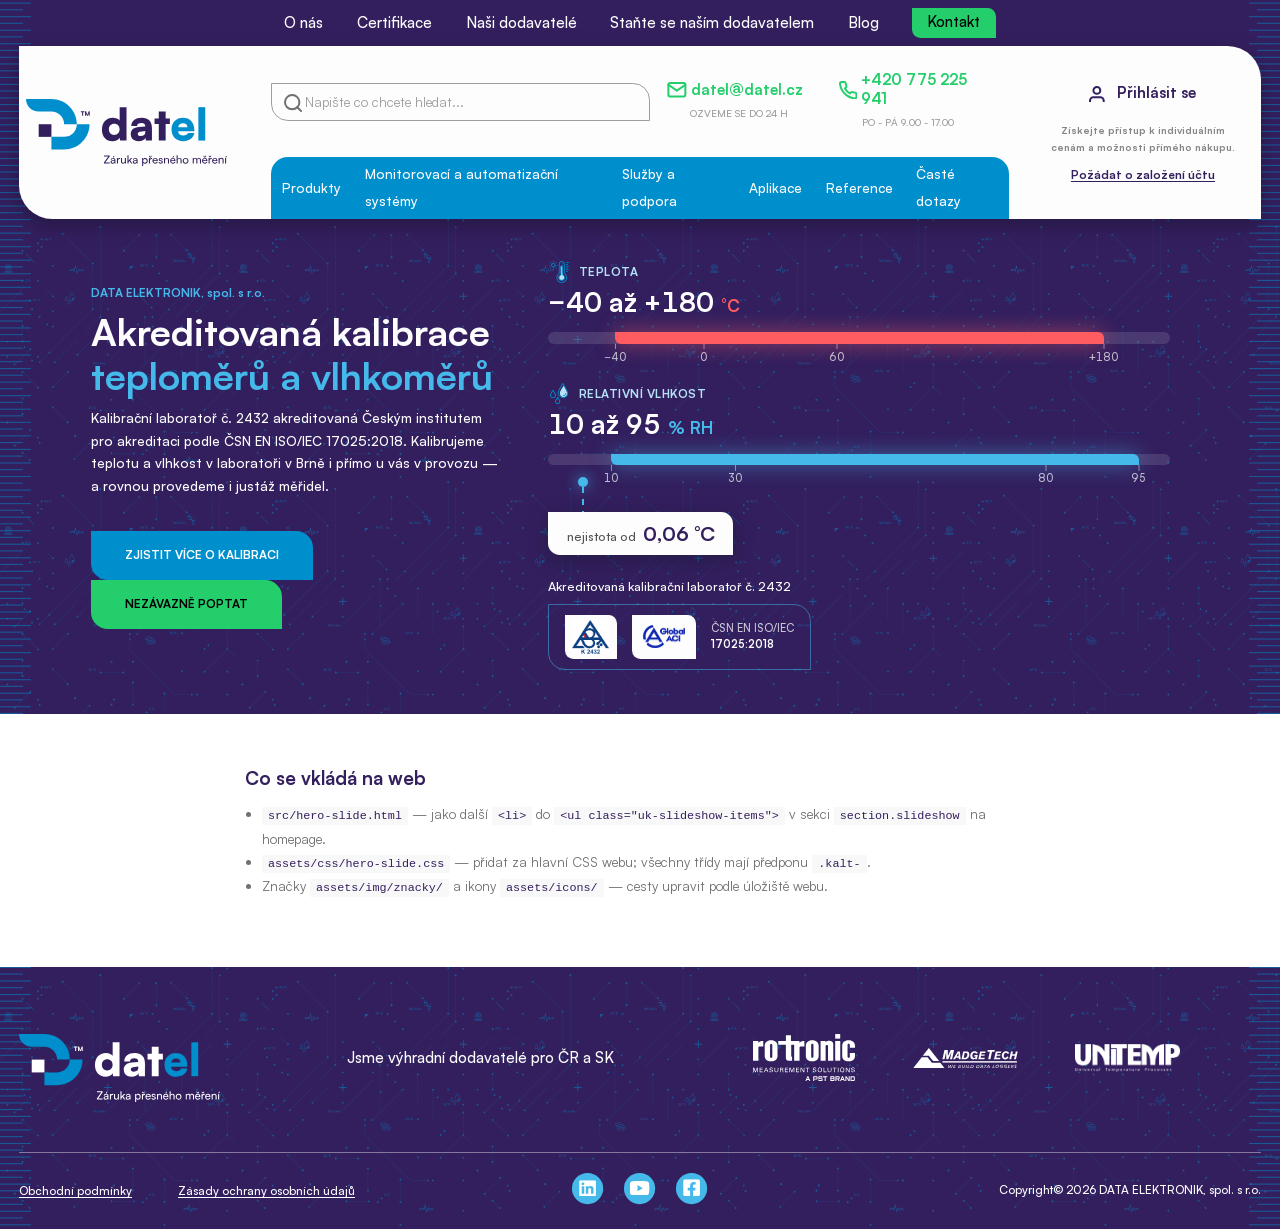
==== hero-slide.html @ 4f74f662 "Teaser kalibrace: slide do hero carouselu na homepage Rozsah akreditace jako svítící měřítka (teplot" ====
<!DOCTYPE html>
<html lang="cs">
<head>
<meta charset="utf-8">
<meta name="viewport" content="width=device-width, initial-scale=1">
<title>Teaser kalibrace — slide hero carouselu | DATA ELEKTRONIK</title>
<meta name="robots" content="noindex, nofollow">
<link rel="preload" href="assets/fonts/Satoshi-Regular.woff2" as="font" type="font/woff2" crossorigin>
<link rel="preload" href="assets/fonts/Satoshi-Bold.woff2" as="font" type="font/woff2" crossorigin>
<link rel="stylesheet" href="assets/css/datel-site.css?v=muduubqk">
<link rel="stylesheet" href="assets/css/datel-font-fix.css?v=muduubqk">
<link rel="stylesheet" href="assets/css/hero-slide.css?v=muduubqk">
<style>
/* jen pro náhled, na produkci se nepřebírá */
.kalt-note{max-width:94rem;margin:0 auto;padding:6rem 2rem 8rem;font:400 1.6rem/2.7rem 'Satoshi';color:#707070}
.kalt-note h3{font:700 2.2rem/3.1rem 'Satoshi';color:#331F5E;margin:0 0 1.5rem}
.kalt-note ul{margin:0;padding-left:2rem}
.kalt-note code{font-family:ui-monospace,Consolas,monospace;font-size:1.4rem;color:#331F5E}
</style>
</head>
<body class="frontend-page">
<header> <section class="topBar uk-visible@l"> <div class="container big"> <div class="menu"> <nav class="uk-navbar-container" data-uk-navbar> <div class="uk-navbar-center"> <ul class="uk-navbar-nav"> <li> <a href="https://www.datel.cz/o-nas" class="">O nás</a> </li> <li> <a href="https://www.datel.cz/certifikace" class="">Certifikace</a> </li> <li> <a href="https://www.datel.cz/nasi-dodavatele" class="">Naši dodavatelé</a> </li> <li> <a href="https://www.datel.cz/stante-se-nasim-dodavatelem" class="">Staňte se naším dodavatelem</a> </li> <li> <a href="https://www.datel.cz/blog" class="">Blog</a> </li> <li> <a href="https://www.datel.cz/kontakty" class="button kontakt_zahlavi">Kontakt</a> </li> </ul> </div> </nav> </div> </div> </section> <section class="mainBar" data-uk-sticky="offset: -1"> <div class="container big boundary"> <div class="mainPack"> <div class="uk-grid-small" data-uk-grid> <div class="uk-width-1-5@l uk-width-auto fx fxa"> <div class="logoPack"> <a href="https://www.datel.cz/" class="logo logo--claim"><img src="assets/img/logo/datel-logo-claim-svetly.svg" alt="DATEL — Záruka přesného měření" title="Datel.cz" width="239" height="80"></a> </div> </div> <div class="uk-width-3-5@l uk-width-expand"> <div class="top"> <picture class="uk-hidden@l magnifyIco"> <img loading="lazy" src="assets/site/svg/magnifyIco.svg" alt="magnify icon" data-uk-svg> </picture> <form action="https://www.datel.cz/hledani" method="post" id="frm-searchAutocomplete-searchForm" class="uk-visible@l"> <picture> <img loading="lazy" src="assets/site/svg/magnifyIco.svg" alt="magnify icon" data-uk-svg> </picture> <input name="searched" data-min-length="3" id="frm-searchAutocomplete-searchForm-searched" data-nette-rules='[{"op":":minLength","msg":"Minimální délka slova je 3","arg":3}]' type="search" data-search-autocomplete-input placeholder="Napište co chcete hledat..."> <input name="_submit" value="submit" type="submit"> <input type="submit" name="dynamic" class="uk-hidden ajax actionLoading" data-search-autocomplete-dynamic> <input type="hidden" name="_token_" value="ykbpykfi8pf40LqQ1IY5xwvVZJk78l2NGU3Lw="><input type="hidden" name="_do" value="searchAutocomplete-searchForm-submit"></form> <div id="snippet-searchAutocomplete-itemSnippet"> </div> <div class="contactPack"> <div class="col"> <a href="mailto:datel@datel.cz" class="mail_zahlavi"> <picture> <img loading="lazy" src="assets/site/svg/mailIco.svg" alt="mail icon" data-uk-svg> </picture> <span class="uk-visible@l">datel@datel.cz</span> </a> <span class="subs uk-visible@l">Ozveme se do 24 h</span> </div> <div class="col"> <a href="tel:+420775225941" class="tel_zahlavi"> <picture> <img loading="lazy" src="assets/site/svg/phoneIco.svg" alt="phone icon" data-uk-svg> </picture> <span class="uk-visible@l">+420 775 225 941</span> </a> <span class="subs uk-visible@l">Po - Pá 9.00 - 17.00</span> </div> </div> <a class="uk-navbar-toggle uk-hidden@l" data-uk-toggle="target: #offcanvas-nav" href="#"> <picture class="toggle"> <img loading="lazy" src="assets/site/svg/toggleMenu.svg" data-uk-svg> </picture> <picture class="close"> <img loading="lazy" src="assets/site/svg/closeMenu.svg" data-uk-svg> </picture> </a> </div> <div class="bottom uk-visible@l"> <nav class="uk-navbar-container" data-uk-navbar> <div class="uk-navbar-center"> <ul class="uk-navbar-nav"> <li> <a href="https://www.datel.cz/produkty"><span>Produkty</span></a> <div data-uk-dropdown="pos: bottom-center; boundary: !.boundary; boundary-align: true; stretch: true; animation: slide-top; animate-out: true; duration: 100;delay-hide: 100"> <div class="dropPanel"> <div class="uk-grid-collapse" data-uk-grid> <div class="uk-width-auto@m"> <ul class="uk-tab-left" data-uk-tab="connect: #component-tab-left; animation: uk-animation-fade">  <li> <a href=""> <picture> <img src="assets/site/svg/whiteArrow.svg" alt="white arrow icon" data-uk-svg> </picture> <span>Dle parametru</span> </a> </li> <li> <a href=""> <picture> <img src="assets/site/svg/whiteArrow.svg" alt="white arrow icon" data-uk-svg> </picture> <span>Dle výrobce</span> </a> </li> </ul> </div> <div class="uk-width-expand@m"> <ul id="component-tab-left" class="uk-switcher"> <li> <div class="uk-grid-small" data-uk-grid> <div class="uk-width-1-5"> <ul> <li> <a href="https://www.datel.cz/mereni-teploty" > Měření teploty </a> </li> <li> <a href="https://www.datel.cz/mereni-vlhkosti" > Měření vlhkosti </a> </li> <li> <a href="https://www.datel.cz/mereni-vodni-aktivity" > Měření vodní aktivity </a> </li> <li> <a href="https://www.datel.cz/mereni-co2" > Měření CO<sub>2</sub> </a> </li> <li> <a href="https://www.datel.cz/mereni-diferencniho-tlaku" > Měření diferenčního tlaku </a> </li> <li> <a href="https://www.datel.cz/mereni-nizkeho-rosneho-bodu" > Měření nízkého rosného bodu </a> </li> </ul> </div> <div class="uk-width-1-5"> <ul> <li> <a href="https://www.datel.cz/mereni-tlaku" > Měření tlaku </a> </li> <li> <a href="https://www.datel.cz/mereni-proudu-a-napeti" > Měření proudu a napětí </a> </li> <li> <a href="https://www.datel.cz/mereni-pretizeni-a-vibraci" > Měření přetížení a vibrací </a> </li> <li> <a href="https://www.datel.cz/mereni-vodni-hladiny" > Měření vodní hladiny </a> </li> <li> <a href="https://www.datel.cz/mereni-rychlosti-vetru" > Měření rychlosti větru </a> </li> <li> <a href="https://www.datel.cz/mereni-ph" > Měření pH </a> </li> </ul> </div> <div class="uk-width-1-5"> <ul> <li> <a href="https://www.datel.cz/mereni-deformace-a-mechanickeho-napeti" > Měření mechanického napětí </a> </li> <li> <a href="https://www.datel.cz/mereni-pulzu-stavu-a-udalosti" > Měření pulzů, stavů a událostí </a> </li> <li> <a href="https://www.datel.cz/kalibratory-a-kalibracni-vybaveni" > Kalibrátory a kalibrační vybavení </a> </li> <li> <a href="https://www.datel.cz/vakuove-pajeci-pece" > Vakuové pájecí pece </a> </li> <li> <a href="https://www.datel.cz/vakuove-pece-pro-rychle-tepelne-zihani" > Vakuové pece pro rychlé tepelné žíhání </a> </li> <li> <a href="https://www.datel.cz/vyhrivane-desky" > Vyhřívané desky </a> </li> </ul> </div> <div class="uk-width-1-5"> <ul> <li> <a href="https://www.datel.cz/wire-bondery" > Wire bondery </a> </li> <li> <a href="https://www.datel.cz/software" > Software </a> </li> </div> </li> <li> <div class="uk-grid-small" data-uk-grid> <div class="uk-width-1-5"> <ul> <li> <a href="" class="pic"> <picture>  <img src="assets/site/upload/20240410045447801.svg" alt="Rotronic" title="Rotronic"> </picture> </a> <div> <ul> <li> <a href="https://www.datel.cz/vlhkostni-sondy"> Vlhkostní sondy </a> </li> <li> <a href="https://www.datel.cz/vlhkostni-prevodniky"> Vlhkostní převodníky </a> </li> <li> <a href="https://www.datel.cz/rucni-meridla-vlhkosti"> Ruční měřidla vlhkosti </a> </li> <li> <a href="https://www.datel.cz/meteorologicke-vlhkomery"> Meteorologické vlhkoměry </a> </li> <li> <a href="https://www.datel.cz/mereni-vodni-aktivity"> Měření vodní aktivity </a> </li> <li> <a href="https://www.datel.cz/mereni-co2"> Měření CO<sub>2</sub> </a> </li> <li> <a href="https://www.datel.cz/mereni-diferencniho-tlaku"> Měření diferenčního tlaku </a> </li> <li> <a href="https://www.datel.cz/mereni-nizkeho-rosneho-bodu"> Měření nízkého rosného bodu </a> </li> <li> <a href="https://www.datel.cz/kalibratory-a-kalibracni-vybaveni"> Kalibrátory a kalibrační vybavení </a> </li> <li> <a href="https://www.datel.cz/software-rotronic"> Software Rotronic </a> </li> <li> <a href="https://www.datel.cz/rms"> Monitorovací systém RMS </a> </li> </ul> </div> </li> </ul> </div> <div class="uk-width-1-5"> <ul> <li> <a href="" class="pic"> <picture>  <img src="assets/site/upload/20240410013145419.svg" alt="MadgeTech" title="MadgeTech"> </picture> </a> <div> <ul> <li> <a href="https://www.datel.cz/teplotni-data-loggery"> Teplotní data loggery </a> </li> <li> <a href="https://www.datel.cz/vlhkostni-data-loggery"> Vlhkostní data loggery </a> </li> <li> <a href="https://www.datel.cz/data-loggery-tlaku"> Data loggery tlaku </a> </li> <li> <a href="https://www.datel.cz/mereni-pretizeni-a-vibraci"> Měření přetížení a vibrací </a> </li> <li> <a href="https://www.datel.cz/mereni-proudu-a-napeti"> Měření proudu a napětí </a> </li> <li> <a href="https://www.datel.cz/mereni-pulzu-stavu-a-udalosti"> Měření pulzů, stavů a událostí </a> </li> <li> <a href="#"> Data loggery CO<sub>2</sub> </a> </li> <li> <a href="https://www.datel.cz/mereni-vodni-hladiny"> Měření vodní hladiny </a> </li> <li> <a href="https://www.datel.cz/mereni-rychlosti-vetru"> Měření rychlosti větru </a> </li> <li> <a href="https://www.datel.cz/data-loggery-diferencniho-tlaku"> Data loggery diferenčního tlaku </a> </li> <li> <a href="https://www.datel.cz/software-madgetech"> Software MadgeTech </a> </li> <li> <a href="https://www.datel.cz/mereni-ph"> Měření pH </a> </li> </ul> </div> </li> </ul> </div> <div class="uk-width-1-5"> <ul> <li> <a href="" class="pic"> <picture>  <img src="assets/site/upload/20240410013255136.png" alt="UniTemp" title="UniTemp"> </picture> </a> <div> <ul> <li> <a href="https://www.datel.cz/vakuove-pajeci-pece"> Vakuové pájecí pece </a> </li> <li> <a href="https://www.datel.cz/vakuove-pece-pro-rychle-tepelne-zihani"> Vakuové pece pro rychlé tepelné žíhání </a> </li> <li> <a href="https://www.datel.cz/vyhrivane-desky"> Vyhřívané desky </a> </li> <li> <a href="https://www.datel.cz/wire-bondery"> Wire bondery </a> </li> </ul> </div> </li> </ul> </div> <div class="uk-width-1-5"> <ul> <li> <a href="" class="pic"> <picture>  <img src="assets/site/upload/20240410013350782.png" alt="Teracom" title="Teracom"> </picture> </a> <div> <ul> <li> <a href="https://www.datel.cz/ethernetove-automatizacni-moduly"> Ethernetové automatizační moduly </a> </li> <li> <a href="https://www.datel.cz/celularni-gsm-automatizacni-moduly"> Celulární (GSM) automatizační moduly </a> </li> <li> <a href="https://www.datel.cz/snimace-a-detektory-k-automatizacnim-modulum"> Snímače a detektory k automatizačním modulům </a> </li> <li> <a href="https://www.datel.cz/prislusenstvi-k-automatizacnim-modulum"> Příslušenství k automatizačním modulům </a> </li> <li> <a href="https://www.datel.cz/software-teracom"> Software Teracom </a> </li> </ul> </div> </li> </ul> </div> </div> </li> </ul> </div> </div> </div> </div> </li> <li> <a href="https://www.datel.cz/monitorovaci-a-automatizacni-systemy"><span>Monitorovací a automatizační systémy</span></a> <div data-uk-dropdown="pos: bottom-center; boundary: !.boundary; boundary-align: true;stretch: true;animation: slide-top; animate-out: true; duration: 100;delay-hide: 100"> <div class="dropPanel second"> <div data-uk-grid> <div class="uk-width-1-4"> <div class="menuList"> <h3> <a href="https://www.datel.cz/rotronic-monitoring-system-rms-gxp-monitorovani"> Rotronic Monitoring System (RMS) - GxP monitorování </a> </h3> <ul> <li> <a href="https://www.datel.cz/rms-hardware-komponenty">RMS - Hardware komponenty</a> </li> <li> <a href="https://www.datel.cz/rms-software">RMS - Software</a> </li> <li> <a href="https://www.datel.cz/rms-sluzby">RMS - Služby</a> </li> <li> <a href="https://www.datel.cz/rms-aplikace-a-pripadove-studie">RMS - Aplikace a případové studie</a> </li> <li> <a href="https://www.datel.cz/rms-online-manual">RMS - Online manuál</a> </li> <li> <a href="https://www.datel.cz/jak-rms-splnuje-normy-a-narizeni">Jak RMS splňuje normy a nařízení?</a> </li> </ul> </div> </div> <div class="uk-width-1-4"> <div class="menuList"> <h3> <a href="https://www.datel.cz/teracom-monitorovani-a-automatizace-do-prumyslu"> TERACOM - Monitorování a automatizace do průmyslu </a> </h3> <ul> <li> <a href="https://www.datel.cz/teracom-produkty">Teracom - Produkty</a> </li> </ul> </div> </div> <div class="uk-width-1-2"> <div class="menuBanner"> <picture>  <img src="assets/site/upload/20240325120209444.jpg" alt="Vytvoříme měřicí systém na míru vašemu provozu." title="Vytvoříme měřicí systém na míru vašemu provozu."> </picture> <div class="textBanner"> <h3>Vytvoříme měřicí systém na míru vašemu provozu.</h3> <ul> <li> <span><strong>Plně flexibilní</strong> a škálovatelné řešení</span> </li> <li> <span>Propojení až několika <strong>tisíc čidel</strong></span> </li> <li> <span>Plně vyhovující normám <strong>FDA CFR 21 Part 11</strong> a <strong>EU Annex 11 (EUDRALEX)</strong></span> </li> </ul> <p> <a href="https://www.datel.cz/kontakty" class="button"> Nezávazně poptat <picture> <img src="assets/site/svg/arrowRight.svg" data-uk-svg> </picture> </a> </p> </div> </div> </div> </div> </div> </div> </li><li> <a href="https://www.datel.cz/sluzby-a-podpora"><span>Služby a podpora</span></a> <div data-uk-dropdown="pos: bottom-center; boundary: !.boundary; boundary-align: true;stretch: true;animation: slide-top; animate-out: true; duration: 100;delay-hide: 100"> <div class="dropPanel tile"> <div data-uk-grid> <div class="uk-width-1-5"> <a href="https://www.datel.cz/kalibrace-a-justaz-meridel" class="menuBox"> <picture>  <img src="assets/site/upload/20240306060956127.jpg" alt="Kalibrace a justáž měřidel" title="Kalibrace a justáž měřidel"> </picture> <h3><span>Kalibrace a justáž měřidel</span></h3> </a> </div> <div class="uk-width-1-5"> <a href="https://www.datel.cz/teplotni-a-vlhkostni-mapy-skladovych-prostoru" class="menuBox"> <picture>  <img src="assets/site/upload/20251216093715252.jpg" alt="Teplotní a vlhkostní mapy skladových prostorů" title="Teplotní a vlhkostní mapy skladových prostorů"> </picture> <h3><span>Teplotní a vlhkostní mapy skladových prostorů</span></h3> </a> </div> <div class="uk-width-1-5"> <a href="https://www.datel.cz/servis-a-technicka-podpora" class="menuBox"> <picture>  <img src="assets/site/upload/20240306061007424.jpg" alt="Servis a technická podpora" title="Servis a technická podpora"> </picture> <h3><span>Servis a technická podpora</span></h3> </a> </div> <div class="uk-width-1-5"> <a href="https://www.datel.cz/pujcovna-meridel" class="menuBox"> <picture>  <img src="assets/site/upload/20240306061019523.jpg" alt="Půjčovna měřidel" title="Půjčovna měřidel"> </picture> <h3><span>Půjčovna měřidel</span></h3> </a> </div> <div class="uk-width-1-5"> <a href="https://www.datel.cz/skoleni" class="menuBox"> <picture>  <img src="assets/site/upload/20240415015750315.png" alt="Školení" title="Školení"> </picture> <h3><span>Školení</span></h3> </a> </div> </div> </div> </div> </li><li> <a href="https://www.datel.cz/aplikace"><span>Aplikace</span></a> </li><li> <a href="https://www.datel.cz/reference"><span>Reference</span></a> </li><li> <a href="https://www.datel.cz/faq"><span>Časté dotazy</span></a> </li> </ul> </div> </nav> </div> </div> <div class="uk-width-1-5 fx fxa uk-visible@l"> <a href="https://www.datel.cz/kontakty" class="button small buttonContact kontakt_zahlavi">Kontakt</a> <div class="text"> <h3 class="uk-animation-toggle"> <a href="https://www.datel.cz/prihlaseni" data-uk-toggle="target: #myLogin" class="prihlasit_se_zahlavi"> <picture class="uk-animation-shake"> <img loading="lazy" src="assets/site/svg/loginIco.svg" alt="login icon" data-uk-svg> </picture> Přihlásit se </a> </h3> <p>Získejte přístup k individuálním cenám a možnosti přímého nákupu.</p> <p> <a href="https://www.datel.cz/kontakty">Požádat o založení účtu</a> </p> <div id="myLogin" data-uk-modal> <div class="uk-modal-dialog uk-modal-body"> <button class="uk-modal-close" type="button"> <picture> <img loading="lazy" src="assets/site/svg/modalClose.svg" alt="close login" data-uk-svg> </picture> </button> <div class="content"> <h2>Přihlásit se</h2> <form action="https://www.datel.cz/" method="post" data-antispam id="frm-signIn-customerSignInForm" class="form-label form-js-label"> <fieldset> <input type="email" name="email" id="frm-signIn-customerSignInForm-email" required data-nette-rules='[{"op":":filled","msg":"Prosím, vyplňte tohle pole"},{"op":":email","msg":"Prosím, zadejte e-mail ve správném formátu."}]'> <label for="frm-signIn-customerSignInForm-email">E-mail*</label> </fieldset> <fieldset> <input type="password" name="password" id="frm-signIn-customerSignInForm-password"> <label for="frm-signIn-customerSignInForm-password">Heslo</label> </fieldset> <p> <a href="https://www.datel.cz/zapomenute-heslo">Zapomenuté heslo</a> </p> <input type="submit" name="customer" class="button" value="Přihlásit se"> <input type="hidden" name="_token_" value="07z54oun3y5q1lDoIqA4jeOtw12wIbDu8e0/8="><input type="text" name="mail" style="display:none !important" id="frm-signIn-customerSignInForm-mail"><input type="text" name="website" style="display:none !important" id="frm-signIn-customerSignInForm-website"><input type="text" name="antispam_hash_id" style="display:none !important" data-antispam-hash-id id="frm-signIn-customerSignInForm-antispam_hash_id" value="hashName"><input type="text" name="antispam_hash_value" style="display:none !important" data-antispam-hash-value data-antispam-hash-handle="/?do=signIn-customerSignInForm-antispam_hash-value" id="frm-signIn-customerSignInForm-antispam_hash_value"><input type="text" name="antispam_movement" style="display:none !important" data-antispam-movement id="frm-signIn-customerSignInForm-antispam_movement"><input type="text" name="antispam_time" style="display:none !important" data-antispam-time id="frm-signIn-customerSignInForm-antispam_time"><input type="text" name="antispam_keypress" style="display:none !important" data-antispam-key-press id="frm-signIn-customerSignInForm-antispam_keypress"><input type="text" name="antispam_submit" style="display:none !important" id="frm-signIn-customerSignInForm-antispam_submit"><input type="hidden" name="_do" value="signIn-customerSignInForm-submit"></form> <div class="down"> <h3>Nemáte zatím svůj účet</h3> <p> <a href="https://www.datel.cz/kontakty">Požádat o založení účtu</a> </p> </div> </div> </div> </div> </div> </div> </div> </div> </div> </section> <div class="searchPopUp"> <div class="container"> <div class="top"> <a href="https://www.datel.cz/" class="logo logo--claim"><img src="assets/img/logo/datel-logo-claim-svetly.svg" alt="DATEL — Záruka přesného měření" title="Datel.cz" width="239" height="80"></a> <span class="searchClose"> <picture> <img loading="lazy" src="assets/site/svg/closeMenu.svg" data-uk-svg> </picture> </span> </div> <div class="middle"> <form action="https://www.datel.cz/hledani" method="post" id="frm-searchAutocomplete-searchForm" class="searchPack"> <picture> <img loading="lazy" src="assets/site/svg/magnifyIco.svg" alt="magnify icon" data-uk-svg> </picture> <input name="searched" data-min-length="3" id="frm-searchAutocomplete-searchForm-searched" data-nette-rules='[{"op":":minLength","msg":"Minimální délka slova je 3","arg":3}]' type="search" placeholder="Napište co chcete hledat..."> <input name="_submit" value="submit" type="submit" class="button"> <input type="submit" name="dynamic" class="uk-hidden ajax actionLoading" data-search-autocomplete-dynamic> <input type="hidden" name="_token_" value="ipdlnic9ucSqvTw5Sh7aga2NsXMOXFKVcnH1s="><input type="hidden" name="_do" value="searchAutocomplete-searchForm-submit"></form> </div> </div> </div> <div id="offcanvas-nav" data-uk-offcanvas="mode: slide; overlay: true; flip: true"> <div class="uk-offcanvas-bar"> <div class="top"> <h3 class="uk-animation-toggle"> <a href="https://www.datel.cz/prihlaseni"> <picture class="uk-animation-shake"> <img loading="lazy" src="assets/site/svg/loginIco.svg" alt="login icon" data-uk-svg> </picture> Přihlásit se </a> </h3> <div class="basketPack" id="snippet-basketWidget-"> <a href="https://www.datel.cz/nakupni-kosik" class="basket"> <div class="icons"> <picture> <img loading="lazy" src="assets/site/svg/basket.svg" alt="basket icon" data-uk-svg> </picture> <span class="number">0</span> </div> <div class="pricePack"> <p title="bez DPH">0 Kč</p> </div> </a> </div> </div> <div class="menuBest"> <ul class="list"> <li> <a href="https://www.datel.cz/produkty">Produkty</a> <span class="arrowResp"> <picture> <img src="assets/site/svg/arrowResp.svg" alt="arrow icon" data-uk-svg> </picture> </span> <ul class="subList"> <li class="first"> <span class="arrowResp2"> <picture> <img src="assets/site/svg/arrowResp2.svg" alt="arrow icon" data-uk-svg> </picture> </span> <a href="https://www.datel.cz/produkty">Produkty</a> </li> <li> <a href="">Dle parametru</a> <span class="arrowResp"> <picture> <img src="assets/site/svg/arrowResp.svg" alt="arrow icon" data-uk-svg> </picture> </span> <ul class="subsubList"> <li class="first"> <span class="arrowResp3"> <picture> <img src="assets/site/svg/arrowResp2.svg" alt="arrow icon" data-uk-svg> </picture> </span> <a href="">Dle parametru</a> </li> <li> <a href="https://www.datel.cz/mereni-teploty">Měření teploty</a> </li> <li> <a href="https://www.datel.cz/mereni-vlhkosti">Měření vlhkosti</a> </li> <li> <a href="https://www.datel.cz/mereni-vodni-aktivity">Měření vodní aktivity</a> </li> <li> <a href="https://www.datel.cz/mereni-co2">Měření CO<sub>2</sub></a> </li> <li> <a href="https://www.datel.cz/mereni-diferencniho-tlaku">Měření diferenčního tlaku</a> </li> <li> <a href="https://www.datel.cz/mereni-nizkeho-rosneho-bodu">Měření nízkého rosného bodu</a> </li> <li> <a href="https://www.datel.cz/mereni-tlaku">Měření tlaku</a> </li> <li> <a href="https://www.datel.cz/mereni-proudu-a-napeti">Měření proudu a napětí</a> </li> <li> <a href="https://www.datel.cz/mereni-pretizeni-a-vibraci">Měření přetížení a vibrací</a> </li> <li> <a href="https://www.datel.cz/mereni-vodni-hladiny">Měření vodní hladiny</a> </li> <li> <a href="https://www.datel.cz/mereni-rychlosti-vetru">Měření rychlosti větru</a> </li> <li> <a href="https://www.datel.cz/mereni-ph">Měření pH</a> </li> <li> <a href="https://www.datel.cz/mereni-deformace-a-mechanickeho-napeti">Měření mechanického napětí</a> </li> <li> <a href="https://www.datel.cz/mereni-pulzu-stavu-a-udalosti">Měření pulzů, stavů a událostí</a> </li> <li> <a href="https://www.datel.cz/kalibratory-a-kalibracni-vybaveni">Kalibrátory a kalibrační vybavení</a> </li> <li> <a href="https://www.datel.cz/vakuove-pajeci-pece">Vakuové pájecí pece</a> </li> <li> <a href="https://www.datel.cz/vakuove-pece-pro-rychle-tepelne-zihani">Vakuové pece pro rychlé tepelné žíhání</a> </li> <li> <a href="https://www.datel.cz/vyhrivane-desky">Vyhřívané desky</a> </li> <li> <a href="https://www.datel.cz/wire-bondery">Wire bondery</a> </li> <li> <a href="https://www.datel.cz/software">Software</a> </li> </ul> </li> <li> <a href="">Dle výrobce</a> <span class="arrowResp"> <picture> <img src="assets/site/svg/arrowResp.svg" alt="arrow icon" data-uk-svg> </picture> </span> <ul class="subsubList"> <li class="first"> <span class="arrowResp3"> <picture> <img src="assets/site/svg/arrowResp2.svg" alt="arrow icon" data-uk-svg> </picture> </span> <a href="">Dle výrobce</a> </li> <li> <a href="">Rotronic</a> </li> <li> <a href="">MadgeTech</a> </li> <li> <a href="">UniTemp</a> </li> <li> <a href="">Teracom</a> </li> </ul> </li> </ul> </li><li> <a href="https://www.datel.cz/monitorovaci-a-automatizacni-systemy">Monitorovací a automatizační systémy</a> <span class="arrowResp"> <picture> <img src="assets/site/svg/arrowResp.svg" alt="arrow icon" data-uk-svg> </picture> </span> <ul class="subList"> <li class="first"> <span class="arrowResp2"> <picture> <img src="assets/site/svg/arrowResp2.svg" alt="arrow icon" data-uk-svg> </picture> </span> <a href="https://www.datel.cz/monitorovaci-a-automatizacni-systemy">Monitorovací a automatizační systémy</a> </li> <li> <a href="https://www.datel.cz/rotronic-monitoring-system-rms-gxp-monitorovani">Rotronic Monitoring System (RMS) - GxP monitorování</a> <span class="arrowResp"> <picture> <img src="assets/site/svg/arrowResp.svg" alt="arrow icon" data-uk-svg> </picture> </span> <ul class="subsubList"> <li class="first"> <span class="arrowResp3"> <picture> <img src="assets/site/svg/arrowResp2.svg" alt="arrow icon" data-uk-svg> </picture> </span> <a href="https://www.datel.cz/rotronic-monitoring-system-rms-gxp-monitorovani">Rotronic Monitoring System (RMS) - GxP monitorování</a> </li> <li> <a href="https://www.datel.cz/rms-hardware-komponenty">RMS - Hardware komponenty</a> </li> <li> <a href="https://www.datel.cz/rms-software">RMS - Software</a> </li> <li> <a href="https://www.datel.cz/rms-sluzby">RMS - Služby</a> </li> <li> <a href="https://www.datel.cz/rms-aplikace-a-pripadove-studie">RMS - Aplikace a případové studie</a> </li> <li> <a href="https://www.datel.cz/rms-online-manual">RMS - Online manuál</a> </li> <li> <a href="https://www.datel.cz/jak-rms-splnuje-normy-a-narizeni">Jak RMS splňuje normy a nařízení?</a> </li> </ul> </li> <li> <a href="https://www.datel.cz/teracom-monitorovani-a-automatizace-do-prumyslu">TERACOM - Monitorování a automatizace do průmyslu</a> <span class="arrowResp"> <picture> <img src="assets/site/svg/arrowResp.svg" alt="arrow icon" data-uk-svg> </picture> </span> <ul class="subsubList"> <li class="first"> <span class="arrowResp3"> <picture> <img src="assets/site/svg/arrowResp2.svg" alt="arrow icon" data-uk-svg> </picture> </span> <a href="https://www.datel.cz/teracom-monitorovani-a-automatizace-do-prumyslu">TERACOM - Monitorování a automatizace do průmyslu</a> </li> <li> <a href="https://www.datel.cz/teracom-produkty">Teracom - Produkty</a> </li> </ul> </li> </ul> </li><li> <a href="https://www.datel.cz/sluzby-a-podpora">Služby a podpora</a> <span class="arrowResp"> <picture> <img src="assets/site/svg/arrowResp.svg" alt="arrow icon" data-uk-svg> </picture> </span> <ul class="subList"> <li class="first"> <span class="arrowResp2"> <picture> <img src="assets/site/svg/arrowResp2.svg" alt="arrow icon" data-uk-svg> </picture> </span> <a href="https://www.datel.cz/sluzby-a-podpora">Služby a podpora</a> </li> <li> <a href="https://www.datel.cz/kalibrace-a-justaz-meridel">Kalibrace a justáž měřidel</a> </li> <li> <a href="https://www.datel.cz/teplotni-a-vlhkostni-mapy-skladovych-prostoru">Teplotní a vlhkostní mapy skladových prostorů</a> </li> <li> <a href="https://www.datel.cz/servis-a-technicka-podpora">Servis a technická podpora</a> </li> <li> <a href="https://www.datel.cz/pujcovna-meridel">Půjčovna měřidel</a> </li> <li> <a href="https://www.datel.cz/skoleni">Školení</a> </li> </ul> </li><li> <a href="https://www.datel.cz/aplikace">Aplikace</a> </li><li> <a href="https://www.datel.cz/reference">Reference</a> </li><li> <a href="https://www.datel.cz/faq">Časté dotazy</a> </li> </ul> </div> <ul class="menuLast"> <li> <a href="https://www.datel.cz/o-nas" class="">O nás</a> </li> <li> <a href="https://www.datel.cz/certifikace" class="">Certifikace</a> </li> <li> <a href="https://www.datel.cz/nasi-dodavatele" class="">Naši dodavatelé</a> </li> <li> <a href="https://www.datel.cz/stante-se-nasim-dodavatelem" class="">Staňte se naším dodavatelem</a> </li> <li> <a href="https://www.datel.cz/blog" class="">Blog</a> </li> <li> <a href="https://www.datel.cz/kontakty" class="button kontakt_zahlavi">Kontakt</a> </li> </ul> </div> </div> </header>
<main id="obsah">
<section class="slideshow">
  <div data-uk-slideshow="animation: fade; autoplay:true;autoplay-interval: 5000">
    <div class="uk-position-relative uk-visible-toggle uk-light" tabindex="-1">
      <ul class="uk-slideshow-items">
<!-- =====================================================================
     TEASER KALIBRACE — slide do hero carouselu na homepage.
     Vložit jako další <li> do <ul class="uk-slideshow-items"> v section.slideshow.
     Potřebuje: assets/css/hero-slide.css, značky v assets/img/znacky/ a ikony v assets/icons/.
     Všechny nové třídy mají předponu .kalt- — nic z webu nepřepisují.
     ===================================================================== -->
<li>
  <div class="slide kalt-slide">
    <div class="uk-grid-small" data-uk-grid>
      <div class="uk-width-2-5@l fx fxa">
        <div class="text">
          <p class="label">DATA ELEKTRONIK, spol. s r.o.</p>
          <h2>Akreditovaná kalibrace <span>teploměrů a vlhkoměrů</span></h2>
          <p>Kalibrační laboratoř č. 2432 akreditovaná Českým institutem pro akreditaci podle ČSN EN ISO/IEC 17025:2018. Kalibrujeme teplotu a vlhkost v laboratoři v Brně i přímo u vás v provozu<span class="kalt__more"> &mdash; a rovnou provedeme i justáž měřidel</span>.</p>
          <p class="buttons">
            <a class="button secondary" href="/kalibrace-a-justaz-meridel">Zjistit více o kalibraci</a>
            <a class="button" href="/kalibrace-a-justaz-meridel#poptavka">Nezávazně poptat</a>
          </p>
        </div>
      </div>
      <div class="uk-width-3-5@l kalt-col">
        <div class="kalt">
          <div class="kalt__glow" aria-hidden="true"></div>

          <!-- rozsah akreditace: teplota červeně, vlhkost modře (pozice v %: teplota −70 až +210 °C, vlhkost 0 až 100 % RH) -->
          <div class="kalt__scales">
            <div class="kalt__scale kalt__scale--t">
              <p class="kalt__lbl"><img src="assets/icons/mereni_teploty.svg" alt="" width="24" height="24">Teplota</p>
              <p class="kalt__val">−40 až +180 <small>°C</small></p>
              <div class="kalt__track"><i style="left:10.7%;width:78.6%"></i></div>
              <div class="kalt__ticks"><span style="left:10.7%">−40</span><span style="left:25%">0</span><span style="left:46.4%">60</span><span style="left:89.3%">+180</span></div>
            </div>
            <div class="kalt__scale kalt__scale--rh">
              <p class="kalt__lbl"><img src="assets/icons/mereni_vlhkosti.svg" alt="" width="24" height="24">Relativní vlhkost</p>
              <p class="kalt__val">10 až 95 <small>% RH</small></p>
              <div class="kalt__track"><i style="left:10%;width:85%"></i></div>
              <div class="kalt__ticks"><span style="left:10%">10</span><span style="left:30%">30</span><span style="left:80%">80</span><span style="left:95%">95</span></div>
            </div>
          </div>

          <!-- čárkovaná spojnice k nejistotě, stejný prvek jako na ostatních slidech -->
          <p class="kalt__chip">nejistota od <strong>0,06 °C</strong></p>
          <!-- kompaktní varianty pro užší obrazovky (slide má na webu pevnou výšku) -->
          <p class="kalt__u">nejistota od <strong>0,06 °C</strong></p>
          <p class="kalt__compact"><span>−40 až +180 °C</span><span>10 až 95 % RH</span><span>nejistota od 0,06 °C</span></p>

          <p class="kalt__cap">Akreditovaná kalibrační laboratoř č. 2432</p>
          <div class="kalt__marks">
            <span class="kalt__mark"><img src="assets/img/znacky/cia-k2432.png" alt="Značka ČIA, kalibrační laboratoř K 2432" width="400" height="364"></span>
            <span class="kalt__mark kalt__mark--wide"><img src="assets/img/znacky/global-aci.png" alt="Global ACI" width="667" height="381"></span>
            <span class="kalt__norm">ČSN EN ISO/IEC<b>17025:2018</b></span>
          </div>
        </div>
      </div>
    </div>
  </div>
</li>

      </ul>
      <a class="uk-position-center-left uk-position-small uk-hidden-hover" href="#" data-uk-slidenav-previous uk-slideshow-item="previous"></a>
      <a class="uk-position-center-right uk-position-small uk-hidden-hover" href="#" data-uk-slidenav-next uk-slideshow-item="next"></a>
    </div>
    <ul class="uk-slideshow-nav uk-dotnav uk-flex-center"></ul>
  </div>
</section>
<div class="kalt-note">
  <h3>Co se vkládá na web</h3>
  <ul>
    <li><code>src/hero-slide.html</code> — jako další <code>&lt;li&gt;</code> do <code>&lt;ul class="uk-slideshow-items"&gt;</code> v sekci <code>section.slideshow</code> na homepage.</li>
    <li><code>assets/css/hero-slide.css</code> — přidat za hlavní CSS webu; všechny třídy mají předponu <code>.kalt-</code>.</li>
    <li>Značky <code>assets/img/znacky/</code> a ikony <code>assets/icons/</code> — cesty upravit podle úložiště webu.</li>
  </ul>
</div>
</main>
<footer> <section class="footer"> <div class="container big"> <div class="content"> <div class="top"> <div class="uk-grid-small" data-uk-grid> <div class="uk-width-auto@m"> <div class="logoPack"> <a href="https://www.datel.cz/" class="logo logo--claim"><img src="assets/img/logo/datel-logo-claim-tmavy.svg" alt="DATEL — Záruka přesného měření" title="Datel.cz" width="239" height="80"></a> </div> </div> <div class="uk-width-expand@m"> <div class="footerMenu"> <h3>Jsme výhradní dodavatelé pro ČR a SK</h3> <ul class="uk-grid uk-child-width-1-2@s uk-child-width-1-4@m uk-grid-match" data-uk-grid> <li> <a href="https://www.rotronic.com/en-gb/" class="firmBox uk-display-block" target="_blank"> <picture>  <img loading="lazy" src="assets/site/upload/20240218051511858.svg" alt="Rotronic" title="Rotronic"> </picture> </a> </li> <li> <a href="https://www.madgetech.com/" class="firmBox uk-display-block" target="_blank"> <picture>  <img loading="lazy" src="assets/site/upload/20240325123851376.svg" alt="MadgeTech" title="MadgeTech"> </picture> </a> </li> <li> <a href="https://unitemp.de/?LANG=EN" class="firmBox uk-display-block" target="_blank"> <picture>  <img loading="lazy" src="assets/site/upload/20240325124050625.png" alt="UniTemp" title="UniTemp"> </picture> </a> </li> </ul> </div> </div> </div> </div> <div class="bottom"> <div class="uk-grid-small" data-uk-grid> <div class="uk-width-expand@m"> <div class="link"> <a href="https://www.datel.cz/obchodni-podminky">Obchodní podmínky</a> <a href="https://www.datel.cz/zasady-ochrany-osobnich-udaju">Zásady ochrany osobních údajů</a> </div> </div> <div class="uk-width-auto@m"> <div class="social"> <a href="https://www.linkedin.com/company/data-elektronik/" target="_blank" rel="noopener"> <picture> <img loading="lazy" src="assets/site/svg/linkedin.svg" alt="linkedin" title="linkedin"> </picture> </a> <a href="https://www.youtube.com/channel/UCtrlT4XjFpUM_ZhVo62C8Rg" target="_blank" rel="noopener"> <picture> <img loading="lazy" src="assets/site/svg/youtube.svg" alt="youtube" title="youtube"> </picture> </a> <a href="https://www.facebook.com/dataelektronikcz" target="_blank" rel="noopener"> <picture> <img loading="lazy" src="assets/site/svg/facebook.svg" alt="facebook" title="facebook"> </picture> </a> </div> </div> <div class="uk-width-expand@m"> <div class="copy"> <p>Copyright© 2026 DATA ELEKTRONIK, spol. s r.o.</p> </div> </div> </div> </div> </div> </div> </section> </footer>
<script src="assets/js/datel-site.js"></script>
</body>
</html>
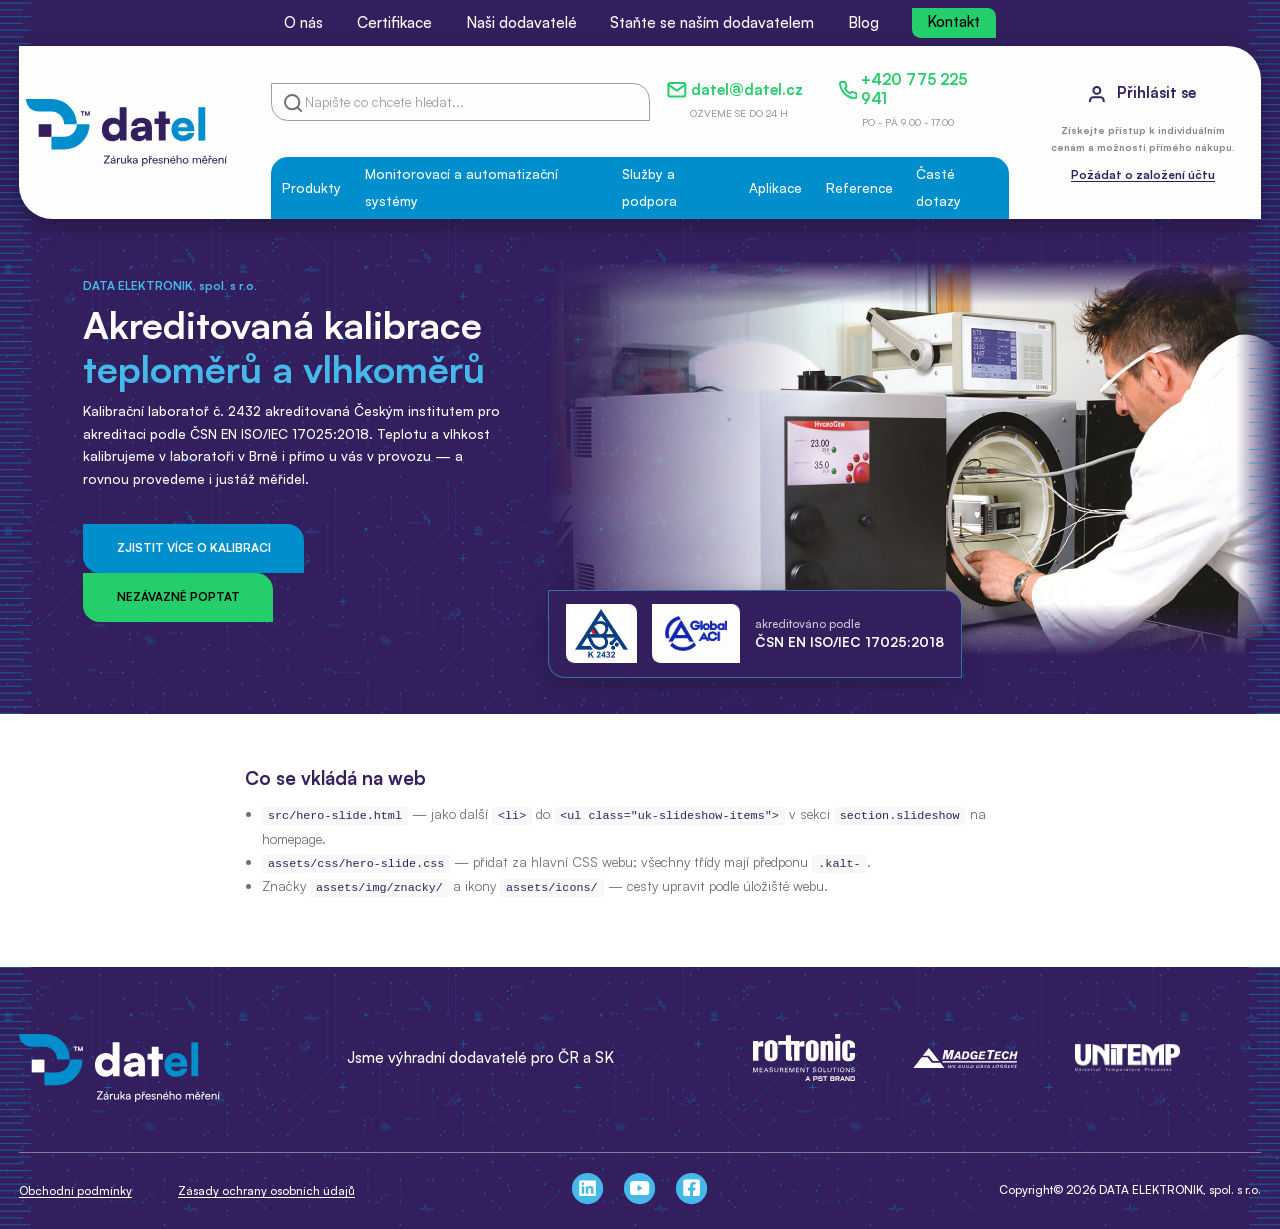
==== commit 4de495ec: "Teaser kalibrace: fotka z laboratoře s okraji do ztracena, dole jen akreditační značky Místo grafick" ====
--- a/hero-slide.html
+++ b/hero-slide.html
@@ -7,9 +7,9 @@
 <meta name="robots" content="noindex, nofollow">
 <link rel="preload" href="assets/fonts/Satoshi-Regular.woff2" as="font" type="font/woff2" crossorigin>
 <link rel="preload" href="assets/fonts/Satoshi-Bold.woff2" as="font" type="font/woff2" crossorigin>
-<link rel="stylesheet" href="assets/css/datel-site.css?v=muduubqk">
-<link rel="stylesheet" href="assets/css/datel-font-fix.css?v=muduubqk">
-<link rel="stylesheet" href="assets/css/hero-slide.css?v=muduubqk">
+<link rel="stylesheet" href="assets/css/datel-site.css?v=muy9v9r5">
+<link rel="stylesheet" href="assets/css/datel-font-fix.css?v=muy9v9r5">
+<link rel="stylesheet" href="assets/css/hero-slide.css?v=muy9v9r5">
 <style>
 /* jen pro náhled, na produkci se nepřebírá */
 .kalt-note{max-width:94rem;margin:0 auto;padding:6rem 2rem 8rem;font:400 1.6rem/2.7rem 'Satoshi';color:#707070}
@@ -28,7 +28,7 @@
 <!-- =====================================================================
      TEASER KALIBRACE — slide do hero carouselu na homepage.
      Vložit jako další <li> do <ul class="uk-slideshow-items"> v section.slideshow.
-     Potřebuje: assets/css/hero-slide.css, značky v assets/img/znacky/ a ikony v assets/icons/.
+     Potřebuje: assets/css/hero-slide.css, fotku a značky z assets/img/.
      Všechny nové třídy mají předponu .kalt- — nic z webu nepřepisují.
      ===================================================================== -->
 <li>
@@ -38,7 +38,7 @@
         <div class="text">
           <p class="label">DATA ELEKTRONIK, spol. s r.o.</p>
           <h2>Akreditovaná kalibrace <span>teploměrů a vlhkoměrů</span></h2>
-          <p>Kalibrační laboratoř č. 2432 akreditovaná Českým institutem pro akreditaci podle ČSN EN ISO/IEC 17025:2018. Kalibrujeme teplotu a vlhkost v laboratoři v Brně i přímo u vás v provozu<span class="kalt__more"> &mdash; a rovnou provedeme i justáž měřidel</span>.</p>
+          <p>Kalibrační laboratoř č. 2432 akreditovaná Českým institutem pro akreditaci podle ČSN EN ISO/IEC 17025:2018. Teplotu a vlhkost kalibrujeme v laboratoři v Brně i přímo u vás v provozu<span class="kalt__more"> — a rovnou provedeme i justáž měřidel</span>.</p>
           <p class="buttons">
             <a class="button secondary" href="/kalibrace-a-justaz-meridel">Zjistit více o kalibraci</a>
             <a class="button" href="/kalibrace-a-justaz-meridel#poptavka">Nezávazně poptat</a>
@@ -49,33 +49,16 @@
         <div class="kalt">
           <div class="kalt__glow" aria-hidden="true"></div>
 
-          <!-- rozsah akreditace: teplota červeně, vlhkost modře (pozice v %: teplota −70 až +210 °C, vlhkost 0 až 100 % RH) -->
-          <div class="kalt__scales">
-            <div class="kalt__scale kalt__scale--t">
-              <p class="kalt__lbl"><img src="assets/icons/mereni_teploty.svg" alt="" width="24" height="24">Teplota</p>
-              <p class="kalt__val">−40 až +180 <small>°C</small></p>
-              <div class="kalt__track"><i style="left:10.7%;width:78.6%"></i></div>
-              <div class="kalt__ticks"><span style="left:10.7%">−40</span><span style="left:25%">0</span><span style="left:46.4%">60</span><span style="left:89.3%">+180</span></div>
-            </div>
-            <div class="kalt__scale kalt__scale--rh">
-              <p class="kalt__lbl"><img src="assets/icons/mereni_vlhkosti.svg" alt="" width="24" height="24">Relativní vlhkost</p>
-              <p class="kalt__val">10 až 95 <small>% RH</small></p>
-              <div class="kalt__track"><i style="left:10%;width:85%"></i></div>
-              <div class="kalt__ticks"><span style="left:10%">10</span><span style="left:30%">30</span><span style="left:80%">80</span><span style="left:95%">95</span></div>
-            </div>
+          <!-- fotka z laboratoře — stejný záběr jako v úvodu podstránky o kalibraci -->
+          <div class="kalt__photo">
+            <picture><img src="assets/img/kalibrace-hygrogen.jpg" alt="Kalibrace vlhkoměru v generátoru vlhkosti Rotronic HygroGen v laboratoři DATA ELEKTRONIK" width="1400" height="936"></picture>
           </div>
 
-          <!-- čárkovaná spojnice k nejistotě, stejný prvek jako na ostatních slidech -->
-          <p class="kalt__chip">nejistota od <strong>0,06 °C</strong></p>
-          <!-- kompaktní varianty pro užší obrazovky (slide má na webu pevnou výšku) -->
-          <p class="kalt__u">nejistota od <strong>0,06 °C</strong></p>
-          <p class="kalt__compact"><span>−40 až +180 °C</span><span>10 až 95 % RH</span><span>nejistota od 0,06 °C</span></p>
-
-          <p class="kalt__cap">Akreditovaná kalibrační laboratoř č. 2432</p>
+          <!-- akreditační značky — přesahují přes spodní hranu fotky -->
           <div class="kalt__marks">
-            <span class="kalt__mark"><img src="assets/img/znacky/cia-k2432.png" alt="Značka ČIA, kalibrační laboratoř K 2432" width="400" height="364"></span>
+            <span class="kalt__mark"><img src="assets/img/znacky/cia-k2432.png" alt="Značka ČIA, akreditovaná kalibrační laboratoř K 2432" width="400" height="364"></span>
             <span class="kalt__mark kalt__mark--wide"><img src="assets/img/znacky/global-aci.png" alt="Global ACI" width="667" height="381"></span>
-            <span class="kalt__norm">ČSN EN ISO/IEC<b>17025:2018</b></span>
+            <span class="kalt__norm">akreditováno podle<b>ČSN EN ISO/IEC 17025:2018</b></span>
           </div>
         </div>
       </div>
--- a/assets/css/hero-slide.css
+++ b/assets/css/hero-slide.css
@@ -1,84 +1,72 @@
 /* =====================================================================
    Teaser kalibrace — slide hero carouselu na homepage.
    Drží jazyk ostatních slidů: fialová s texturou, dvoubarevný nadpis,
-   plovoucí kompozice se svitem, čárkovaná spojnice, rámeček se značkami.
-   Barvy: teplota #FF5C61 (červená značky projasněná pro fialový podklad),
-          vlhkost #46B9EB · text #FDFDFD · značky na bílých dlaždicích.
-   Rohy: vždy 0 2rem 0 2rem (štítky a dlaždice 0 1rem 0 1rem).
+   vpravo vizuál. Vizuál je fotka z laboratoře (stejný záběr jako v úvodu
+   podstránky o kalibraci) s okraji do ztracena; přes spodní hranu fotky
+   přesahuje štítek s akreditačními značkami.
+   Rohy: štítek 0 2rem 0 2rem, dlaždice značek 0 1rem 0 1rem.
    ===================================================================== */
 .kalt-col{display:flex;align-items:center}
-.kalt{position:relative;box-sizing:border-box;width:100%;max-width:74rem;margin-left:4%;font-family:'Satoshi',sans-serif}
-.kalt__glow{position:absolute;left:-8%;top:-6%;width:86%;height:78%;pointer-events:none;background:radial-gradient(50% 50% at 50% 50%,rgba(70,185,235,.28),rgba(70,185,235,0) 70%)}
-.kalt>*{position:relative;z-index:2}
+.kalt{position:relative;box-sizing:border-box;width:96%;max-width:112rem;height:47rem;margin-left:4%;font-family:'Satoshi',sans-serif}
+.kalt__glow{position:absolute;left:-6%;top:-8%;width:112%;height:118%;pointer-events:none;background:radial-gradient(46% 46% at 50% 50%,rgba(70,185,235,.38),rgba(70,185,235,0) 72%)}
 
-/* ---------- měřítka rozsahu ---------- */
-.kalt__scales{display:grid;gap:2.4rem}
-.kalt__scale{--c:#46B9EB}
-.kalt__scale--t{--c:#FF5C61}
-.kalt__lbl{display:flex;align-items:center;gap:1rem;margin:0 0 .4rem;font:700 1.4rem/2.1rem 'Satoshi';letter-spacing:.5px;text-transform:uppercase;color:#B4E2F6}
-.kalt__lbl img{flex:0 0 auto;width:2.6rem;height:2.6rem}
-.kalt__val{margin:0 0 1.2rem!important;font:700 3.4rem/4rem 'Satoshi';color:#FDFDFD;font-variant-numeric:tabular-nums;white-space:nowrap}
-.kalt__val small{font-size:2rem;color:var(--c)}
-.kalt__track{position:relative;height:1.4rem;border-radius:.7rem;background:rgba(253,253,253,.12)}
-.kalt__track i{position:absolute;top:0;bottom:0;border-radius:0 .7rem 0 .7rem;background:var(--c);box-shadow:0 0 2.4rem color-mix(in srgb,var(--c) 55%,transparent)}
-.kalt__ticks{position:relative;height:2.2rem}
-.kalt__ticks span{position:absolute;top:0;transform:translateX(-50%);padding-top:.8rem;font:500 1.3rem/1.6rem 'Satoshi';color:rgba(253,253,253,.7);font-variant-numeric:tabular-nums;white-space:nowrap}
-.kalt__ticks span:before{content:"";position:absolute;left:50%;top:0;width:1px;height:.6rem;background:rgba(253,253,253,.45)}
+/* ---------- fotka ----------
+   Okraje jdou do ztracena stejně jako fotka v úvodu podstránek: maska je
+   na krajích průhledná, nejdelší přechod je vlevo směrem k textu.
+   Prohlížeč bez podpory masky ukáže fotku celou, jen bez výběhu. */
+.kalt__photo{position:relative;z-index:2;flex:0 0 auto;width:100%;height:100%;
+  -webkit-mask-image:linear-gradient(to right,transparent 0,rgba(0,0,0,.45) 13%,#000 36%),linear-gradient(to left,transparent 0,#000 6%),linear-gradient(to bottom,transparent 0,#000 11%),linear-gradient(to top,transparent 0,#000 13%);
+  -webkit-mask-composite:source-in;
+  mask-image:linear-gradient(to right,transparent 0,rgba(0,0,0,.45) 13%,#000 36%),linear-gradient(to left,transparent 0,#000 6%),linear-gradient(to bottom,transparent 0,#000 11%),linear-gradient(to top,transparent 0,#000 13%);
+  mask-composite:intersect}
+.kalt__photo picture{display:block;width:100%;height:100%}
+.kalt__photo img{display:block;width:100%;height:100%;object-fit:cover;object-position:50% 0}
 
-/* ---------- čárkovaná spojnice + údaj nejistoty ---------- */
-.kalt__chip{position:relative;display:inline-flex;align-items:baseline;gap:.8rem;margin:3.4rem 0 0!important;padding:1.2rem 2.2rem;border-radius:0 1.4rem 0 1.4rem;background:#FDFDFD;
-  font:500 1.5rem/2.2rem 'Satoshi'!important;color:#535353!important;box-shadow:0 .6rem 2.4rem rgba(15,22,32,.35)}
-.kalt__chip strong{font:700 2.4rem/2.6rem 'Satoshi';color:#331F5E;font-variant-numeric:tabular-nums}
-.kalt__chip:before{content:"";position:absolute;left:4rem;bottom:100%;width:2px;height:3rem;background:repeating-linear-gradient(to bottom,#46B9EB 0 6px,transparent 6px 12px)}
-.kalt__chip:after{content:"";position:absolute;left:3.5rem;bottom:calc(100% + 3rem);width:1.2rem;height:1.2rem;border-radius:50%;background:#46B9EB;box-shadow:0 0 1.6rem rgba(70,185,235,.9)}
+/* ---------- štítek s akreditačními značkami ---------- */
+.kalt__marks{position:absolute;left:0;bottom:-2.6rem;z-index:3;display:inline-flex;align-items:center;gap:1.8rem;box-sizing:border-box;padding:1.6rem 2rem;
+  background:#331F5E;border:1px solid rgba(70,185,235,.5);border-radius:0 2rem 0 2rem;box-shadow:0 .8rem 2.8rem rgba(15,22,32,.35)}
+.kalt__mark{display:flex;align-items:center;justify-content:center;height:7rem;padding:.6rem 1rem;box-sizing:border-box;background:#FDFDFD;border-radius:0 1rem 0 1rem}
+.kalt__mark img{display:block;width:auto;height:100%}
+.kalt__mark--wide{padding:1.4rem 1.6rem}
+.kalt__norm{display:block;font:500 1.4rem/2rem 'Satoshi';color:rgba(253,253,253,.75);white-space:nowrap}
+.kalt__norm b{display:block;font:700 1.6rem/2.2rem 'Satoshi';color:#FDFDFD}
 
-/* ---------- rámeček se značkami (stejný prvek jako „Vytvořeno pro regulované provozy“) ---------- */
-.kalt__cap{margin:2.6rem 0 1rem!important;font:500 1.5rem/2.2rem 'Satoshi'!important;color:#FDFDFD!important}
-.kalt__marks{display:inline-flex;align-items:center;gap:1.8rem;padding:1.2rem 1.8rem;border:1px solid rgba(70,185,235,.5);border-radius:0 2rem 0 2rem}
-.kalt__mark{display:flex;align-items:center;justify-content:center;height:5.2rem;padding:.6rem .9rem;box-sizing:border-box;background:#FDFDFD;border-radius:0 1rem 0 1rem}
-.kalt__mark img{display:block;width:auto;height:100%}
-.kalt__mark--wide{padding:1.2rem 1.4rem}
-.kalt__norm{font:500 1.3rem/1.9rem 'Satoshi';color:rgba(253,253,253,.75);white-space:nowrap}
-.kalt__norm b{display:block;font-weight:700;color:#FDFDFD}
-
-/* kompaktní varianty — zapínají se na užších obrazovkách */
-.kalt__u,.kalt__compact{display:none}
+/* 1200—1380 px: web zužuje textový sloupec na 49rem a naše dvě tlačítka
+   by se zalomila pod sebe. Textový blok proto o kousek rozšíříme — levý okraj
+   zůstává za ozdobným pravítkem sekce. */
+@media (min-width:1200px) and (max-width:1380px){
+  section.slideshow .uk-slideshow>div .uk-slideshow-items li .slide.kalt-slide .uk-grid>div .text{max-width:50rem}
+  section.slideshow .uk-slideshow>div .uk-slideshow-items li .slide.kalt-slide .uk-grid>div .text p.buttons .button:first-of-type{margin-right:1rem}
+}
 
 /* ---------- responzivita (zlomy shodné s webem) ----------
-   Slide má na webu pevnou výšku pro všechny slidy, takže se kompozice po stupních zmenšuje:
-   plná měřítka jen na desktopu (dva sloupce), pod 1200 px kompaktní řádek s údaji,
-   pod 480 px zůstává rámeček se značkami. */
-@media (max-width:1690px){
-  .kalt__val{font-size:3.2rem;line-height:3.8rem}
-}
+   Slide má na webu pevnou výšku pro všechny slidy, takže se kompozice
+   po stupních zmenšuje: pod 1200 px jdou sloupce pod sebe, fotka se
+   zkrátí na pruh a štítek se značkami jde pod ni. */
 @media (max-width:1199px){
   section.slideshow .uk-slideshow>div .uk-slideshow-items li .slide.kalt-slide .uk-grid>div .text p{margin-bottom:1.6rem}
   section.slideshow .uk-slideshow>div .uk-slideshow-items li .slide.kalt-slide .uk-grid>div .text p.buttons{margin-top:2.4rem}
-  .kalt{max-width:64rem;margin:2rem auto 0}
-  .kalt__scales,.kalt__chip,.kalt__u{display:none}
-  .kalt__compact{display:flex;flex-wrap:wrap;gap:1rem;margin:0!important}
-  .kalt__compact span{padding:.8rem 1.6rem;border:1px solid rgba(70,185,235,.5);border-radius:0 1rem 0 1rem;font:700 1.5rem/2.1rem 'Satoshi';color:#FDFDFD;font-variant-numeric:tabular-nums;white-space:nowrap}
-  .kalt__compact span:first-child{border-color:rgba(255,92,97,.6)}
-  .kalt__cap{margin-top:2rem!important}
-  .kalt__mark{height:4.8rem}
-  .kalt__marks{padding:1.2rem 1.6rem}
+  .kalt{display:flex;flex-direction:column;align-items:center;max-width:64rem;height:auto;margin:2rem auto 0}
+  .kalt__more{display:none}
+  .kalt__glow{left:-6%;top:-6%;width:112%;height:112%}
+  .kalt__photo{height:36rem}
+  .kalt__marks{position:static;margin-top:1.8rem;padding:1.4rem 1.8rem}
+  .kalt__mark{height:6rem}
 }
 @media (max-width:639px){
-  .kalt{margin-top:2rem}
-  .kalt__more{display:none}
-  .kalt__compact{gap:.8rem}
-  .kalt__compact span{padding:.7rem 1.4rem;font-size:1.4rem;line-height:2rem}
-  .kalt__cap{margin-top:2rem!important;font-size:1.4rem!important}
-  .kalt__marks{flex-wrap:wrap;gap:1.2rem 1.6rem;padding:1.2rem 1.4rem}
-  .kalt__mark{height:4.4rem}
-  .kalt__norm{font-size:1.2rem;line-height:1.7rem}
+  .kalt{max-width:46rem;margin-top:1.6rem}
+  .kalt__photo{height:30rem}
+  .kalt__marks{gap:1.4rem;padding:1.2rem 1.4rem}
+  .kalt__mark{height:5rem}
+  .kalt__norm{font-size:1.3rem;line-height:1.8rem}
+  .kalt__norm b{font-size:1.4rem;line-height:2rem}
 }
-/* nejmenší telefony: slide má výšku jen 69rem, zůstává jen rámeček se značkami */
+/* nejmenší telefony: slide má výšku jen 69rem, fotka zůstává jako úzký pruh */
 @media (max-width:479px){
-  .kalt__compact,.kalt__cap{display:none}
   /* nadpis o něco menší, aby se čtyřřádkový titulek vešel do pevné výšky slidu */
   section.slideshow .uk-slideshow>div .uk-slideshow-items li .slide.kalt-slide .uk-grid>div .text h2{font-size:3.4rem;line-height:4.2rem}
-  .kalt{margin-top:1.4rem}
-  .kalt__mark{height:3.8rem}
-  .kalt__marks{gap:1rem 1.4rem;padding:1rem 1.2rem}
+  .kalt{max-width:38rem;margin-top:1.4rem}
+  .kalt__photo{height:16rem}
+  .kalt__marks{margin-top:1.4rem;gap:1.2rem}
+  .kalt__mark{height:4.4rem}
 }
